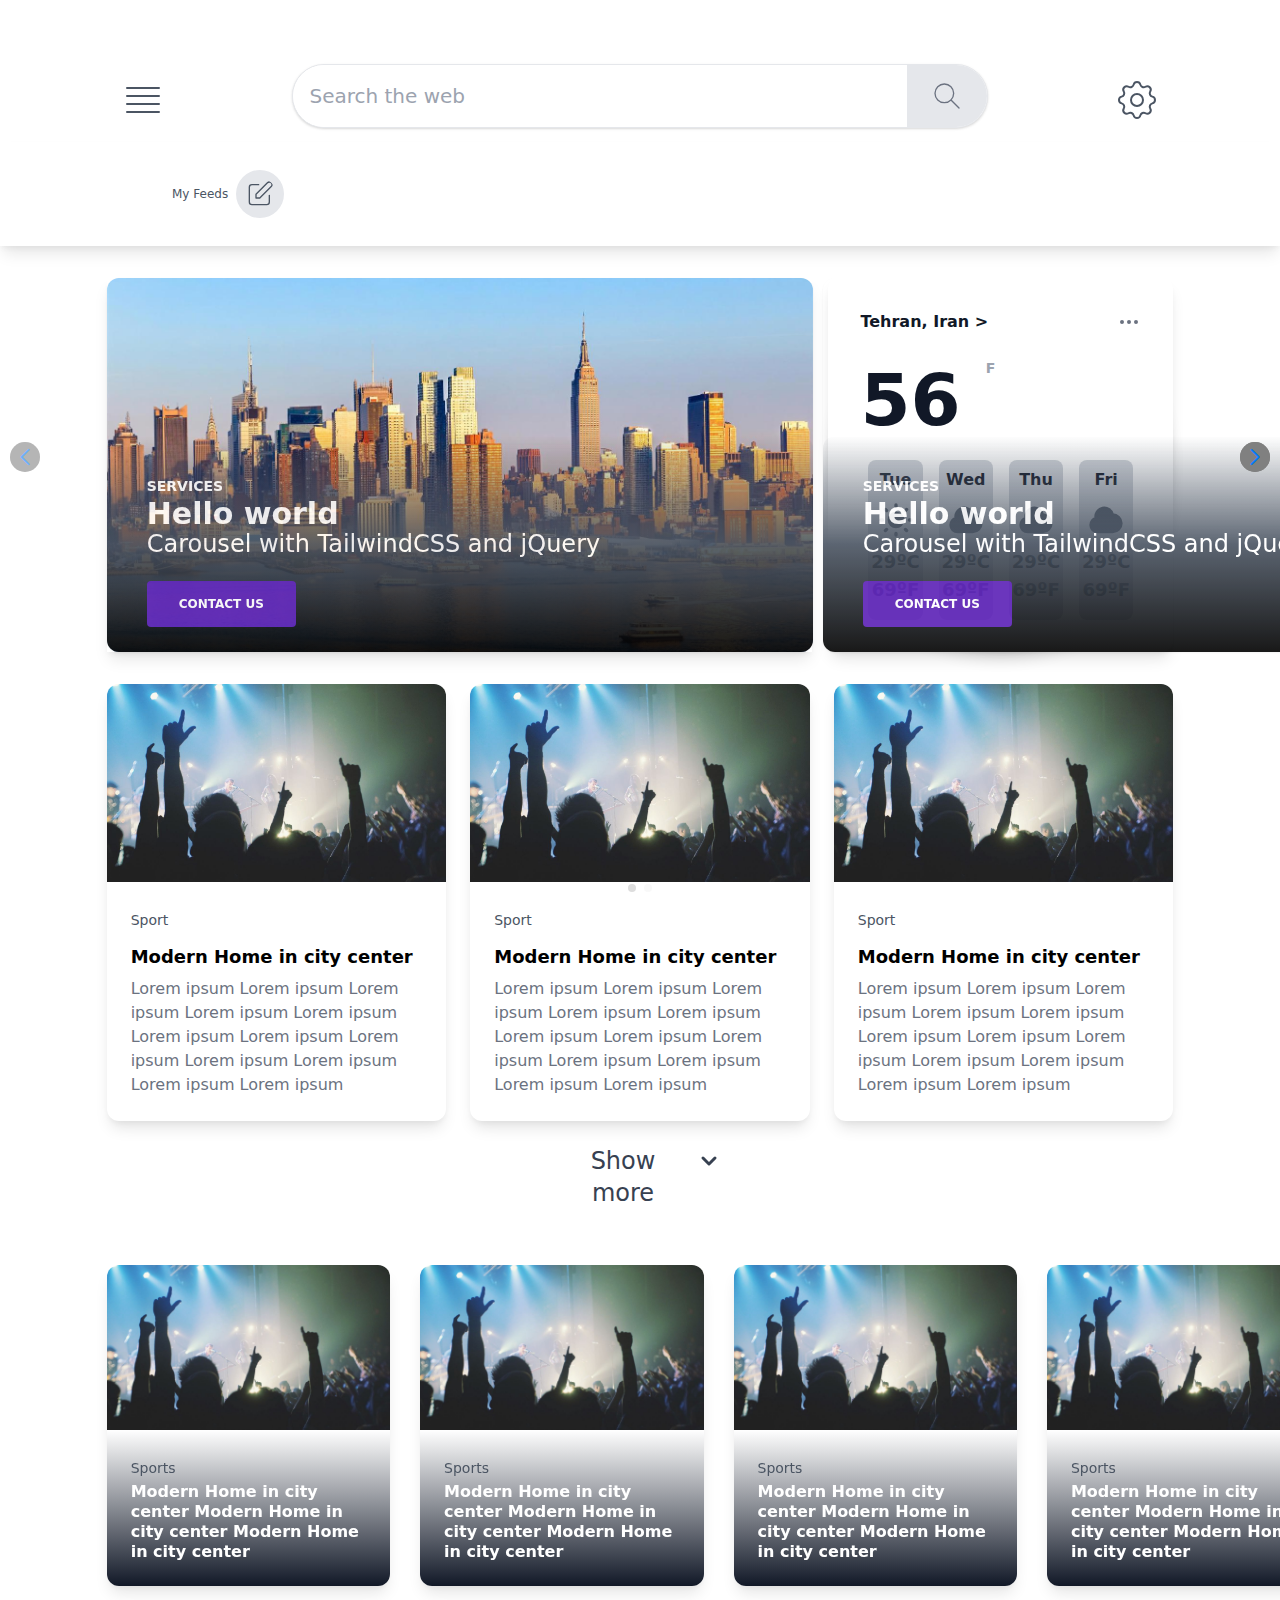
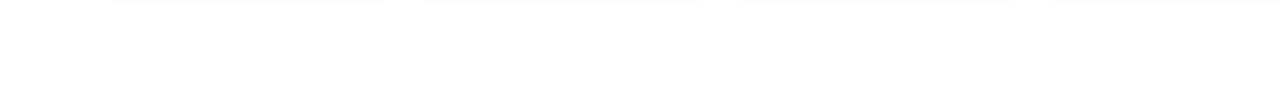
==== home.html @ e2dcd9be "initial" ====
<html lang="en">

<head>
  <meta charset="UTF-8">
  <meta name="viewport" content="width=device-width, initial-scale=1.0">
  <title>Home</title>
  <link rel="stylesheet" href="style.css">
  <!-- check here for icon cheatsheet https://linearicons.com/free#cdn -->
  <!-- this script must be in head -->
  <script src="https://cdn.linearicons.com/free/1.0.0/svgembedder.min.js"></script>  
  <link rel="stylesheet" href="https://unpkg.com/swiper/swiper-bundle.min.css">
</head>

<body class="my-8 mb-24">
  <!-- header -->
  <div class="w-full sm:w-10/12 mx-auto flex justify-between text-sm text-gray-700 pt-8">
    <div class="relative items-center">
      <a id="app-list" class="inline-block p-3 cursor-pointer">
        <svg xmlns="http://www.w3.org/2000/svg" class='h-8 w-8 sm:h-12 sm:w-12 stroke-1 stroke-current text-gray-600'
          fill="none" viewBox="0 0 24 24">
          <path stroke-linecap="round" stroke-linejoin="round" d="M4 6h16M4 10h16M4 14h16M4 18h16" />
        </svg>
      </a>
      <div id="app-list-container" class="w-72 md:w-96 absolute hidden app-list-container">
        <h3 class="font-bold text-lg">Apps</h3>
        <div class="container mt-4">
          <ul>
            <li class="mt-3">
              <a href="" class="w-full inline-block group">
                <img src="https://picsum.photos/50" class="app-item-img" alt="">
                <span class="text-sm p-4 text-gray-600 group-hover:text-gray-900">test</span>
              </a>
            </li>
            <li class="mt-3">
              <a href="" class="w-full inline-block group">
                <img src="https://picsum.photos/50" class="app-item-img" alt="">
                <span class="text-sm p-4 text-gray-600 group-hover:text-gray-900">test</span>
              </a>
            </li>
            <li class="mt-3">
              <a href="" class="w-full inline-block group">
                <img src="https://picsum.photos/50" class="app-item-img" alt="">
                <span class="text-sm p-4 text-gray-600 group-hover:text-gray-900">test</span>
              </a>
            </li>
            <li class="mt-3">
              <a href="" class="w-full inline-block group">
                <img src="https://picsum.photos/50" class="app-item-img" alt="">
                <span class="text-sm p-4 text-gray-600 group-hover:text-gray-900">test</span>
              </a>
            </li>
            <li class="mt-3">
              <a href="" class="w-full inline-block group">
                <img src="https://picsum.photos/50" class="app-item-img" alt="">
                <span class="text-sm p-4 text-gray-600 group-hover:text-gray-900">test</span>
              </a>
            </li>
            <li class="mt-3">
              <a href="" class="w-full inline-block group">
                <img src="https://picsum.photos/50" class="app-item-img" alt="">
                <span class="text-sm p-4 text-gray-600 group-hover:text-gray-900">test</span>
              </a>
            </li>

          </ul>
        </div>
      </div>
    </div>

    <div class="w-full sm:w-2/3 flex justify-center px-2">
      <div class="w-full">
        <form action="">
          <div class="flex border bg-white border-gray-200 rounded-full shadow text-xl h-16 overflow-hidden">
            <!-- <form action=""> -->
            <input type="text" class="w-full outline-none px-4 rounded-full" placeholder="Search the web">
            <div id="btn-search" class="bg-gray-200 inline-flex items-center px-6 cursor-pointer">
              <svg class="h-8 w-8 stroke-current stroke-1 text-gray-500 hover:text-gray-900"
                xmlns="http://www.w3.org/2000/svg" fill="none" viewBox="0 0 24 24">
                <path stroke-linecap="round" stroke-linejoin="round" d="M21 21l-6-6m2-5a7 7 0 11-14 0 7 7 0 0114 0z">
                </path>
              </svg>
            </div>
            <!-- </form> -->
          </div>
        </form>
      </div>
    </div>

    <div class="relative items-center">
      <a id="settings" class="inline-block p-3 cursor-pointer">
        <svg xmlns="http://www.w3.org/2000/svg" class='h-8 w-8 sm:h-12 sm:w-12 stroke-1 stroke-current text-gray-600'
          fill="none" viewBox="0 0 24 24">
          <path stroke-linecap="round" stroke-linejoin="round"
            d="M10.325 4.317c.426-1.756 2.924-1.756 3.35 0a1.724 1.724 0 002.573 1.066c1.543-.94 3.31.826 2.37 2.37a1.724 1.724 0 001.065 2.572c1.756.426 1.756 2.924 0 3.35a1.724 1.724 0 00-1.066 2.573c.94 1.543-.826 3.31-2.37 2.37a1.724 1.724 0 00-2.572 1.065c-.426 1.756-2.924 1.756-3.35 0a1.724 1.724 0 00-2.573-1.066c-1.543.94-3.31-.826-2.37-2.37a1.724 1.724 0 00-1.065-2.572c-1.756-.426-1.756-2.924 0-3.35a1.724 1.724 0 001.066-2.573c-.94-1.543.826-3.31 2.37-2.37.996.608 2.296.07 2.572-1.065z" />
          <path stroke-linecap="round" stroke-linejoin="round" d="M15 12a3 3 0 11-6 0 3 3 0 016 0z" />
        </svg>
      </a>
      <div id="settings-menu"
        class="w-72 md:w-96 z-10 hidden right-0 absolute clear-both bg-white shadow-md rounded-sm h-72 ml-4 p-4 overflow-y-scroll overscroll-contain scrollbar-thin scrollbar-track-gray-200 scrollbar-thumb-gray-400">
        <h3 class="font-bold text-lg">Page Layout</h3>
        <div class="container mt-4">
          <ul>
            <li class="mt-3">
              <a href="" class="w-full block group hover:bg-purple-100 p-1 rounded flex items-center">
                <svg class="lnr lnr-page-break text-gray-600 text-2xl">
                  <use xlink:href="#lnr-page-break"></use>
                </svg>
                <span class="text-sm p-4 text-gray-600 group-hover:text-gray-900 align-middle">Inspirational</span>
              </a>

              <a href="" class="w-full block group hover:bg-purple-100 p-1 rounded flex items-center">

                <svg class="lnr lnr-layers text-gray-600 text-2xl">
                  <use xlink:href="#lnr-layers"></use>
                </svg>
                <span class="text-sm p-4 text-gray-600 group-hover:text-gray-900 align-middle">Layers</span>
              </a>

              <a href="" class="w-full block group hover:bg-purple-100 p-1 rounded flex items-center">
                <svg class="inline-block lnr text-gray-600 text-2xl">
                  <use xlink:href="#lnr-cog"></use>
                </svg>
                <span class="text-sm p-4 text-gray-600 group-hover:text-gray-900 align-middle">Focused</span>
              </a>
            </li>
          </ul>
        </div>
        <h3 class="font-bold text-lg">Advanced</h3>
        <div class="container mt-4">
          <ul>
            <li class="mt-3">
              <a href="" class="w-full block group hover:bg-purple-100 p-1 rounded flex items-center">
                <svg class="lnr lnr-page-break text-gray-600 text-2xl">
                  <use xlink:href="#lnr-page-break"></use>
                </svg>
                <span class="text-sm p-4 text-gray-600 group-hover:text-gray-900 align-middle">Custom</span>
              </a>

              <a href="" class="w-full block group hover:bg-purple-100 p-1 rounded flex items-center">

                <svg class="lnr lnr-layers text-gray-600 text-2xl">
                  <use xlink:href="#lnr-layers"></use>
                </svg>
                <span class="text-sm p-4 text-gray-600 group-hover:text-gray-900 align-middle">Informational</span>
              </a>
            </li>
          </ul>
        </div>
      </div>
    </div>
  </div>

  <!-- feeds -->
  <div class="w-full flex justify-center md:justify-between text-gray-600 text-xs py-2 px-24 shadow-lg">
    <a id="my-feeds" class="flex p-3 sm:ml-16 items-center cursor-pointer">
      <span>My Feeds</span>
      <span class="inline-block rounded-full p-2">
        <svg xmlns="http://www.w3.org/2000/svg"
          class="h-6 w-6 sm:h-12 sm:w-12 stroke-1 stroke-current text-gray-600 bg-gray-200 rounded-full p-2" fill="none"
          viewBox="0 0 24 24">
          <path stroke-linecap="round" stroke-linejoin="round"
            d="M11 5H6a2 2 0 00-2 2v11a2 2 0 002 2h11a2 2 0 002-2v-5m-1.414-9.414a2 2 0 112.828 2.828L11.828 15H9v-2.828l8.586-8.586z" />
        </svg>
      </span>
    </a>
  </div>

  <!-- slider -->
  <div class="w-10/12 mx-auto bg-white mt-8">
    <div class="grid grid-cols-1 sm:grid-cols-2 md:grid-cols-3 gap-4">
      <div class="md:col-span-2 h-screen sm:h-full shadow-lg">
        <div class="swiper-slider swiper-container w-full">

          <div class="swiper-wrapper">
            <div class="swiper-slide">
              <div class="bg-cover bg-center  h-full text-white py-24 px-10 object-fill shadow-sm rounded-xl"
                style="background-image: url(new.jpg)">
                <div
                  class="md:w-full absolute bottom-0 left-0  p-10 bg-gradient-to-t from-black via-gray-600 to-transparent opacity-90 rounded-xl">
                  <p class="font-bold text-sm uppercase">Services</p>
                  <p class="text-3xl font-bold">Hello world</p>
                  <p class="text-2xl mb-10 leading-none">Carousel with TailwindCSS and jQuery</p>
                  <a href="#"
                    class="bg-purple-800 py-4 px-8 text-white font-bold uppercase text-xs rounded hover:bg-gray-200 hover:text-gray-800">Contact
                    us</a>
                </div>
              </div>
            </div>

            <div class="swiper-slide">
              <div class="bg-cover bg-center  h-full text-white py-24 px-10 object-fill shadow-sm rounded-xl"
                style="background-image: url(https://images.unsplash.com/photo-1544427920-c49ccfb85579?ixlib=rb-1.2.1&ixid=eyJhcHBfaWQiOjEyMDd9&auto=format&fit=crop&w=1422&q=80)">
                <div
                  class="md:w-full absolute bottom-0 left-0  p-10 bg-gradient-to-t from-black via-gray-600 to-transparent opacity-90 rounded-xl">
                  <p class="font-bold text-sm uppercase">Services</p>
                  <p class="text-3xl font-bold">Hello world</p>
                  <p class="text-2xl mb-10 leading-none">Carousel with TailwindCSS and jQuery</p>
                  <a href="#"
                    class="bg-purple-800 py-4 px-8 text-white font-bold uppercase text-xs rounded hover:bg-gray-200 hover:text-gray-800">Contact
                    us</a>
                </div>
              </div>
            </div>
          </div>
          <!-- Add Arrows -->
          <div class="swiper-button-next swiper-button-white"></div>
          <div class="swiper-button-prev swiper-button-white"></div>
          <div class="swiper-pagination swiper-pagination-white"></div>
        </div>
      </div>
      <!-- weather widget -->
      <div class="shadow-lg rounded-xl">
        <div class="w-full flex ml-0 rounded-full shadow-lg">
          <div class="bg-white text-gray-900 p-4 sm:p-8 rounded-xl w-full">
            <div class="flex justify-between w-64 mb-4 w-full">
              <div class="w-auto font-bold text-90">Tehran, Iran &gt;</div>
              <div class="w-auto text-right">
                <a href="#">
                  <svg class="w-6 fill-current text-gray-500" xmlns="http://www.w3.org/2000/svg" viewBox="0 0 24 24"
                    stroke="currentColor">
                    <path stroke-linecap="round" stroke-linejoin="round" stroke-width="2"
                      d="M5 12h.01M12 12h.01M19 12h.01M6 12a1 1 0 11-2 0 1 1 0 012 0zm7 0a1 1 0 11-2 0 1 1 0 012 0zm7 0a1 1 0 11-2 0 1 1 0 012 0z">
                    </path>
                  </svg>
                </a>
              </div>
            </div>
            <div class="flex justify-between w-64 my-6 w-full">
              <div class="w-auto font-bold uppercase text-7xl">
                56 <small class="text-sm text-gray-400 align-text-top">F</small>
              </div>
            </div>
            <div class="flex flex-row">
              <div class="flex flex-col w-1/4 mx-1 sm:mx-2 bg-gray-300 text-gray-800 rounded-lg pb-4">
                <div class="text-center pt-2">
                  <b class="font-semibold">Tue</b><br>
                </div>
                <div class="text-center pt-2 mb-2">
                  <!-- <svg class="w-10 mx-auto fill-current text-gray-600" xmlns="http://www.w3.org/2000/svg"
                          xmlns:xlink="http://www.w3.org/1999/xlink" version="1.1" viewBox="0 0 129 129"
                          enable-background="new 0 0 129 129">
                          <g>
                            <path
                              d="m64.5,92.6c15.5,0 28-12.6 28-28s-12.6-28-28-28-28,12.6-28,28 12.5,28 28,28zm0-47.9c11,0 19.9,8.9 19.9,19.9 0,11-8.9,19.9-19.9,19.9s-19.9-8.9-19.9-19.9c0-11 8.9-19.9 19.9-19.9z"
                              data-original="#000000" class="active-path" data-old_color="#000000"></path>
                            <path
                              d="m68.6,23.6v-12.9c0-2.3-1.8-4.1-4.1-4.1s-4.1,1.8-4.1,4.1v12.9c0,2.3 1.8,4.1 4.1,4.1s4.1-1.8 4.1-4.1z"
                              data-original="#000000" class="active-path" data-old_color="#000000"></path>
                            <path
                              d="m60.4,105.6v12.9c0,2.3 1.8,4.1 4.1,4.1s4.1-1.8 4.1-4.1v-12.9c0-2.3-1.8-4.1-4.1-4.1s-4.1,1.8-4.1,4.1z"
                              data-original="#000000" class="active-path" data-old_color="#000000"></path>
                            <path
                              d="m96.4,38.5l9.1-9.1c1.6-1.6 1.6-4.2 0-5.8-1.6-1.6-4.2-1.6-5.8,0l-9.1,9.1c-1.6,1.6-1.6,4.2 0,5.8 0.8,0.8 1.8,1.2 2.9,1.2s2.1-0.4 2.9-1.2z"
                              data-original="#000000" class="active-path" data-old_color="#000000"></path>
                            <path
                              d="m23.5,105.6c0.8,0.8 1.8,1.2 2.9,1.2 1,0 2.1-0.4 2.9-1.2l9.1-9.1c1.6-1.6 1.6-4.2 0-5.8-1.6-1.6-4.2-1.6-5.8,0l-9.1,9.1c-1.6,1.6-1.6,4.2 0,5.8z"
                              data-original="#000000" class="active-path" data-old_color="#000000"></path>
                            <path
                              d="m122.5,64.6c0-2.3-1.8-4.1-4.1-4.1h-12.9c-2.3,0-4.1,1.8-4.1,4.1 0,2.3 1.8,4.1 4.1,4.1h12.9c2.2,1.42109e-14 4.1-1.8 4.1-4.1z"
                              data-original="#000000" class="active-path" data-old_color="#000000"></path>
                            <path
                              d="m10.6,68.7h12.9c2.3,0 4.1-1.8 4.1-4.1 0-2.3-1.8-4.1-4.1-4.1h-12.9c-2.3,0-4.1,1.8-4.1,4.1 0,2.3 1.9,4.1 4.1,4.1z"
                              data-original="#000000" class="active-path" data-old_color="#000000"></path>
                            <path
                              d="m102.6,106.8c1,0 2.1-0.4 2.9-1.2 1.6-1.6 1.6-4.2 0-5.8l-9.1-9.1c-1.6-1.6-4.2-1.6-5.8,0-1.6,1.6-1.6,4.2 0,5.8l9.1,9.1c0.8,0.8 1.9,1.2 2.9,1.2z"
                              data-original="#000000" class="active-path" data-old_color="#000000"></path>
                            <path
                              d="m38.4,38.5c1.6-1.6 1.6-4.2 0-5.8l-9.1-9.1c-1.6-1.6-4.2-1.6-5.8,0-1.6,1.6-1.6,4.2 0,5.8l9.1,9.1c0.8,0.8 1.8,1.2 2.9,1.2s2.1-0.4 2.9-1.2z"
                              data-original="#000000" class="active-path" data-old_color="#000000"></path>
                          </g>
                        </svg> -->
                  <svg class="w-10 mx-auto fill-current text-gray-600" xmlns="http://www.w3.org/2000/svg" fill="none"
                    viewBox="0 0 24 24" stroke="currentColor">
                    <path stroke-linecap="round" stroke-linejoin="round" stroke-width="2"
                      d="M12 3v1m0 16v1m9-9h-1M4 12H3m15.364 6.364l-.707-.707M6.343 6.343l-.707-.707m12.728 0l-.707.707M6.343 17.657l-.707.707M16 12a4 4 0 11-8 0 4 4 0 018 0z">
                    </path>
                  </svg>
                </div>
                <div class="text-center">
                  <strong class="text-lg text-gray-800">29ºC</strong>
                </div>
                <div class="text-center">
                  <strong class="text-lg text-gray-500">69ºF</strong>
                </div>
              </div>

              <div class="flex flex-col w-1/4 mx-1 sm:mx-2 bg-gray-300 rounded-lg">
                <div class="text-center pt-2">
                  <b class="font-semibold">Wed</b><br>
                </div>
                <div class="text-center pt-2 mb-2">
                  <svg class="w-10 mx-auto fill-current text-gray-600" xmlns="http://www.w3.org/2000/svg"
                    viewBox="0 0 24 24" stroke="currentColor">
                    <path stroke-linecap="round" stroke-linejoin="round" stroke-width="2"
                      d="M3 15a4 4 0 004 4h9a5 5 0 10-.1-9.999 5.002 5.002 0 10-9.78 2.096A4.001 4.001 0 003 15z">
                    </path>
                  </svg>
                </div>
                <div class="text-center">
                  <strong class="text-lg text-gray-800">29ºC</strong>
                </div>
                <div class="text-center">
                  <strong class="text-lg text-gray-500">69ºF</strong>
                </div>
              </div>
              <div class="flex flex-col w-1/4 mx-1 sm:mx-2 bg-gray-300 rounded-lg">
                <div class="text-center pt-2">
                  <b class="font-semibold">Thu</b><br>
                </div>
                <div class="text-center pt-2 mb-2">
                  <svg class="w-10 mx-auto fill-current text-gray-600" xmlns="http://www.w3.org/2000/svg"
                    viewBox="0 0 24 24" stroke="currentColor">
                    <path stroke-linecap="round" stroke-linejoin="round" stroke-width="2"
                      d="M3 15a4 4 0 004 4h9a5 5 0 10-.1-9.999 5.002 5.002 0 10-9.78 2.096A4.001 4.001 0 003 15z">
                    </path>
                  </svg>
                </div>
                <div class="text-center">
                  <strong class="text-lg text-gray-800">29ºC</strong>
                </div>
                <div class="text-center">
                  <strong class="text-lg text-gray-500">69ºF</strong>
                </div>
              </div>
              <div class="flex flex-col w-1/4 mx-1 sm:mx-2 bg-gray-300 rounded-lg">
                <div class="text-center pt-2">
                  <b class="font-semibold">Fri</b><br>
                </div>
                <div class="text-center pt-2 mb-2">
                  <svg class="w-10 mx-auto fill-current text-gray-600" xmlns="http://www.w3.org/2000/svg"
                    viewBox="0 0 24 24" stroke="currentColor">
                    <path stroke-linecap="round" stroke-linejoin="round" stroke-width="2"
                      d="M3 15a4 4 0 004 4h9a5 5 0 10-.1-9.999 5.002 5.002 0 10-9.78 2.096A4.001 4.001 0 003 15z">
                    </path>
                  </svg>
                </div>
                <div class="text-center">
                  <strong class="text-lg text-gray-800">29ºC</strong>
                </div>
                <div class="text-center">
                  <strong class="text-lg text-gray-500">69ºF</strong>
                </div>
              </div>
            </div>
          </div>
        </div>
      </div>
      <!-- end weather widget -->
    </div>
  </div>

  <!-- blog -->
  <div class="flex flex-col justify-center mt-8">
    <div class="w-10/12 mx-auto grid grid-cols-1 sm:grid-cols-2 md:grid-cols-3 gap-6">

      <div class="bg-white rounded-xl shadow-lg overflow-hidden">

        <img src="nyy.jpg" :alt="Modern Home">

        <div class="p-6">

          <div class="mt-1">
            <span class="text-gray-600 text-sm align-top py-2"> Sport</span>
          </div>

          <h4 class="text-lg mt-4 font-semibold leading-tight truncate">Modern Home in city center</h4>

          <div class="mt-2 flex items-center">
            <p class="leading-6 text-gray-500">Lorem ipsum Lorem ipsum Lorem ipsum Lorem ipsum Lorem ipsum Lorem ipsum
              Lorem ipsum Lorem ipsum Lorem ipsum Lorem ipsum Lorem ipsum Lorem ipsum</p>
          </div>
        </div>
      </div>

      <div class="bg-white rounded-xl shadow-lg overflow-hidden">

        <img src="nyy.jpg" :alt="Modern Home">

        <div class="p-6">

          <div class="mt-1">
            <span class="text-gray-600 text-sm align-top py-2"> Sport</span>
          </div>

          <h4 class="text-lg mt-4 font-semibold leading-tight truncate">Modern Home in city center</h4>

          <div class="mt-2 flex items-center">
            <p class="leading-6 text-gray-500">Lorem ipsum Lorem ipsum Lorem ipsum Lorem ipsum Lorem ipsum Lorem ipsum
              Lorem
              ipsum Lorem ipsum Lorem ipsum Lorem ipsum Lorem ipsum Lorem ipsum</p>
          </div>
        </div>
      </div>

      <div class="bg-white rounded-xl shadow-lg overflow-hidden">

        <img src="nyy.jpg" :alt="Modern Home">

        <div class="p-6">

          <div class="mt-1">
            <span class="text-gray-600 text-sm align-top py-2"> Sport</span>
          </div>

          <h4 class="text-lg mt-4 font-semibold leading-tight truncate">Modern Home in city center</h4>

          <div class="mt-2 flex items-center">
            <p class="leading-6 text-gray-500">Lorem ipsum Lorem ipsum Lorem ipsum Lorem ipsum Lorem ipsum Lorem ipsum
              Lorem
              ipsum Lorem ipsum Lorem ipsum Lorem ipsum Lorem ipsum Lorem ipsum</p>
          </div>
        </div>
      </div>


    </div>

    <div class="text-center w-48 mx-auto text-2xl mt-4 items-center">
      <button type="button"
        class="inline-flex justify-center w-full px-4 py-2 font-semibold text-gray-700 hover:text-gray-900 outline-none focus:outline-none focus:bg-transparent"
        id="quick-links" aria-haspopup="true" aria-expanded="true">
        <span class="font-light">Show more</span>
        <!-- Heroicon name: chevron-down -->
        <svg id="quick-links-chevron-down" class="-mr-1 ml-2 h-8 w-8 float-right align-middle"
          xmlns="http://www.w3.org/2000/svg" viewBox="0 0 20 20" fill="currentColor" aria-hidden="true">
          <path fill-rule="evenodd"
            d="M5.293 7.293a1 1 0 011.414 0L10 10.586l3.293-3.293a1 1 0 111.414 1.414l-4 4a1 1 0 01-1.414 0l-4-4a1 1 0 010-1.414z"
            clip-rule="evenodd" />
        </svg>
      </button>
    </div>

  </div>

  <!-- recommended -->
  <div class="flex flex-col justify-center mt-8">
    <div class="w-10/12 mx-auto">

      <div class="swiper-recommended swiper-container w-full">
        <div class="swiper-wrapper">

          <div class="swiper-slide py-4">

            <div class="bg-white rounded-xl shadow-lg overflow-hidden">
              <img src="nyy.jpg" :alt="Modern Home">
              <div class="p-6 bg-gradient-to-t from-gray-900 to-transparent">
                <div class="mt-1">
                  <span class="text-gray-600 text-sm"> Sports </span>
                </div>
                <p class="text-white mt-1 font-semibold leading-tight">
                  Modern Home in city center Modern Home in city center Modern Home in city center
                </p>
              </div>
            </div>
          </div>
          <div class="swiper-slide py-4">

            <div class="bg-white rounded-xl shadow-lg overflow-hidden">
              <img src="nyy.jpg" :alt="Modern Home">
              <div class="p-6 bg-gradient-to-t from-gray-900 to-transparent">
                <div class="mt-1">
                  <span class="text-gray-600 text-sm"> Sports </span>
                </div>
                <p class="text-white mt-1 font-semibold leading-tight">
                  Modern Home in city center Modern Home in city center Modern Home in city center
                </p>
              </div>
            </div>
          </div>
          <div class="swiper-slide py-4">

            <div class="bg-white rounded-xl shadow-lg overflow-hidden">
              <img src="nyy.jpg" :alt="Modern Home">
              <div class="p-6 bg-gradient-to-t from-gray-900 to-transparent">
                <div class="mt-1">
                  <span class="text-gray-600 text-sm"> Sports </span>
                </div>
                <p class="text-white mt-1 font-semibold leading-tight">
                  Modern Home in city center Modern Home in city center Modern Home in city center
                </p>
              </div>
            </div>
          </div>
          <div class="swiper-slide py-4">

            <div class="bg-white rounded-xl shadow-lg overflow-hidden">
              <img src="nyy.jpg" :alt="Modern Home">
              <div class="p-6 bg-gradient-to-t from-gray-900 to-transparent">
                <div class="mt-1">
                  <span class="text-gray-600 text-sm"> Sports </span>
                </div>
                <p class="text-white mt-1 font-semibold leading-tight">
                  Modern Home in city center Modern Home in city center Modern Home in city center
                </p>
              </div>
            </div>
          </div>
          <div class="swiper-slide py-4">

            <div class="bg-white rounded-xl shadow-lg overflow-hidden">
              <img src="nyy.jpg" :alt="Modern Home">
              <div class="p-6 bg-gradient-to-t from-gray-900 to-transparent">
                <div class="mt-1">
                  <span class="text-gray-600 text-sm"> Sports </span>
                </div>
                <p class="text-white mt-1 font-semibold leading-tight">
                  Modern Home in city center Modern Home in city center Modern Home in city center
                </p>
              </div>
            </div>
          </div>
          <div class="swiper-slide py-4">

            <div class="bg-white rounded-xl shadow-lg overflow-hidden">
              <img src="nyy.jpg" :alt="Modern Home">
              <div class="p-6 bg-gradient-to-t from-gray-900 to-transparent">
                <div class="mt-1">
                  <span class="text-gray-600 text-sm"> Sports </span>
                </div>
                <p class="text-white mt-1 font-semibold leading-tight">
                  Modern Home in city center Modern Home in city center Modern Home in city center
                </p>
              </div>
            </div>
          </div>

        </div>
        <div class="swiper-button-next swiper-button-white"></div>
        <div class="swiper-button-prev swiper-button-white"></div>
      </div>
    </div>
  </div>

  <!-- modal -->
  <!-- This example requires Tailwind CSS v2.0+ -->
  <div id="feeds-modal" class="fixed z-10 inset-0 overflow-y-auto hidden">
    <div class="flex items-end justify-center min-h-screen pt-4 px-4 pb-20 text-center sm:block sm:p-0">
      <div class="fixed inset-0 transition-opacity" aria-hidden="true">
        <div id="feeds-modal-backdrop" class="absolute inset-0 bg-gray-500 opacity-75"></div>
      </div>

      <!-- This element is to trick the browser into centering the modal contents. -->
      <span class="hidden sm:inline-block sm:align-middle sm:h-screen" aria-hidden="true">&#8203;</span>

      <div
        class="inline-block align-bottom bg-white rounded-2xl text-left overflow-hidden shadow-xl transform transition-all sm:my-8 sm:align-middle sm:max-w-3xl sm:w-full"
        role="dialog" aria-modal="true" aria-labelledby="modal-headline">
        <div class="bg-white px-4 pt-5 pb-4 sm:p-6 sm:pb-4">
          <div class="sm:flex sm:items-start">
            <div class="mt-3 text-center sm:mt-0 sm:text-left w-full">
              <h3 class="text-lg leading-6 font-medium text-gray-900" id="modal-headline">
                Your Intrests
              </h3>
              <div id="intrests-menu-container"
                class="mt-8 container sm:w-full flex sm:justify-center overflow-auto p-3">
                <a href="#"
                  class="intrest-menu-item focus:bg-gray-300 active:bg-gray-700 active:text-white ml-0">Movie</a>
                <a href="#" class="intrest-menu-item focus:bg-gray-300 active:bg-gray-700 active:text-white">Music</a>
                <a href="#" class="intrest-menu-item focus:bg-gray-300 active:bg-gray-700 active:text-white">Sports</a>
                <a href="#" class="intrest-menu-item focus:bg-gray-300 active:bg-gray-700 active:text-white">Life</a>
                <a href="#" class="intrest-menu-item focus:bg-gray-300 active:bg-gray-700 active:text-white">Health</a>
                <a href="#" class="intrest-menu-item focus:bg-gray-300 active:bg-gray-700 active:text-white">Food</a>
              </div>
              <div class="mt-6">
                <div class="intrests-container grid-cols-2 sm:grid-cols-3">
                  <div class="intrest-item">
                    <div class="absolute top-1 right-1 round">
                      <input type="checkbox" id="checkbox" />
                      <label for="checkbox" class="cursor-pointer"></label>
                    </div>
                    Action
                  </div>
                  <div class="intrest-item">
                    <div class="absolute top-1 right-1 round">
                      <input type="checkbox" id="checkbox1" />
                      <label for="checkbox1" class="cursor-pointer"></label>
                    </div>
                    Horror
                  </div>
                  <div class="intrest-item">
                    <div class="absolute top-1 right-1 round">
                      <input type="checkbox" id="checkbox2" />
                      <label for="checkbox2" class="cursor-pointer"></label>
                    </div>
                    Comedy
                  </div>
                  <div class="intrest-item">
                    <div class="absolute top-1 right-1 round">
                      <input type="checkbox" id="checkbox3" />
                      <label for="checkbox3" class="cursor-pointer"></label>
                    </div>
                    Drama
                  </div>
                  <div class="intrest-item">
                    <div class="absolute top-1 right-1 round">
                      <input type="checkbox" id="checkbox4" />
                      <label for="checkbox4" class="cursor-pointer"></label>
                    </div>
                    Romance
                  </div>
                  <div class="intrest-item">
                    <div class="absolute top-1 right-1 round">
                      <input type="checkbox" id="checkbox5" />
                      <label for="checkbox5" class="cursor-pointer"></label>
                    </div>
                    Western
                  </div>
                  <div class="intrest-item">
                    <div class="absolute top-1 right-1 round">
                      <input type="checkbox" id="checkbox6" />
                      <label for="checkbox6" class="cursor-pointer"></label>
                    </div>
                    Animation
                  </div>
                  <div class="intrest-item">
                    <div class="absolute top-1 right-1 round">
                      <input type="checkbox" id="checkbox7" />
                      <label for="checkbox7" class="cursor-pointer"></label>
                    </div>
                    Adventure
                  </div>
                  <div class="intrest-item">
                    <div class="absolute top-1 right-1 round">
                      <input type="checkbox" id="checkbox8" />
                      <label for="checkbox8" class="cursor-pointer"></label>
                    </div>
                    Nori
                  </div>
                  <div class="intrest-item">
                    <div class="absolute top-1 right-1 round">
                      <input type="checkbox" id="checkbox9" />
                      <label for="checkbox9" class="cursor-pointer"></label>
                    </div>
                    Oscar
                  </div>
                  <div class="intrest-item">
                    <div class="absolute top-1 right-1 round">
                      <input type="checkbox" id="checkbox10" />
                      <label for="checkbox10" class="cursor-pointer"></label>
                    </div>
                    Adult
                  </div>
                  <div class="intrest-item">
                    <div class="absolute top-1 right-1 round">
                      <input type="checkbox" id="checkbox11" />
                      <label for="checkbox11" class="cursor-pointer"></label>
                    </div>
                    Sport
                  </div>
                </div>
              </div>
            </div>
          </div>
          <div class="mt-4 px-4 py-3 sm:px-6 sm:flex sm:flex-row-reverse justify-center">
            <button type="button"
              class="w-full px-12 inline-flex justify-center rounded-3xl border border-transparent shadow-sm px-4 py-2 bg-gray-700 text-base font-medium text-white hover:bg-gray-900 focus:outline-none focus:ring-2 focus:ring-offset-2 focus:ring-gray-500 sm:ml-3 sm:w-auto sm:text-sm">
              Save
            </button>
            <button type="button"
              class="mt-3 w-full px-12 inline-flex justify-center rounded-3xl border border-gray-300 shadow-sm px-4 py-2 bg-white text-base font-medium text-gray-700 hover:bg-gray-50 focus:outline-none focus:ring-2 focus:ring-offset-2 focus:ring-gray-500 sm:mt-0 sm:ml-3 sm:w-auto sm:text-sm">
              Cancel
            </button>
          </div>
        </div>
      </div>
    </div>
  </div>


  <script src="https://unpkg.com/jquery@3.5.1/dist/jquery.min.js"></script>  
  <script src="https://unpkg.com/swiper/swiper-bundle.min.js"></script>
  <script>
    $(function () {

      $('#app-list').click(() => {
        $('#app-list-container').toggleClass('hidden')
      })

      $('#settings').click(() => {
        $('#settings-menu').toggleClass('hidden')
      })

      $('#quick-links').click(() => {
        $('#quick-links-container').toggleClass('opacity-0')
        $('#quick-links-chevron-down').toggleClass('transform rotate-180')
      })

      $('#my-feeds').click(() => {
        $('#feeds-modal').toggleClass('hidden');
      })

      $('#feeds-modal-backdrop').click(() => {
        $('#feeds-modal').addClass('hidden')
      })

    })
  </script>
  <script>
    var swiperSlider = new Swiper('.swiper-slider', {
      slidesPerView: 1,
      spaceBetween: 10,
      navigation: {
        nextEl: '.swiper-button-next',
        prevEl: '.swiper-button-prev',
      },
      pagination: {
        el: '.swiper-pagination',
      },
      breakpoints: {
        640: {
          slidesPerView: 1,
          spaceBetween: 20,
        },
        768: {
          slidesPerView: 1,
          spaceBetween: 10,
        },
        1024: {
          slidesPerView: 1,
          spaceBetween: 10,
        },
      }
    });
    var swiperRecommended = new Swiper('.swiper-recommended', {
      slidesPerView: 1,
      spaceBetween: 30,
      freeMode: true,
      navigation: {
        nextEl: '.swiper-button-next',
        prevEl: '.swiper-button-prev',
      },
      breakpoints: {
        640: {
          slidesPerView: 1.5,
          spaceBetween: 30,
        },
        768: {
          slidesPerView: 2.5,
          spaceBetween: 30,
        },
        1024: {
          slidesPerView: 3.5,
          spaceBetween: 30,
        },
      }
    });
  </script>

</body>

</html>
---- style.css ----
/*! modern-normalize v1.0.0 | MIT License | https://github.com/sindresorhus/modern-normalize */

/*
Document
========
*/

/**
Use a better box model (opinionated).
*/

*,
*::before,
*::after {
  box-sizing: border-box;
}

/**
Use a more readable tab size (opinionated).
*/

:root {
  -moz-tab-size: 4;
  -o-tab-size: 4;
     tab-size: 4;
}

/**
1. Correct the line height in all browsers.
2. Prevent adjustments of font size after orientation changes in iOS.
*/

html {
  line-height: 1.15; /* 1 */
  -webkit-text-size-adjust: 100%; /* 2 */
}

/*
Sections
========
*/

/**
Remove the margin in all browsers.
*/

body {
  margin: 0;
}

/**
Improve consistency of default fonts in all browsers. (https://github.com/sindresorhus/modern-normalize/issues/3)
*/

body {
  font-family:
		system-ui,
		-apple-system, /* Firefox supports this but not yet `system-ui` */
		'Segoe UI',
		Roboto,
		Helvetica,
		Arial,
		sans-serif,
		'Apple Color Emoji',
		'Segoe UI Emoji';
}

/*
Grouping content
================
*/

/**
1. Add the correct height in Firefox.
2. Correct the inheritance of border color in Firefox. (https://bugzilla.mozilla.org/show_bug.cgi?id=190655)
*/

hr {
  height: 0; /* 1 */
  color: inherit; /* 2 */
}

/*
Text-level semantics
====================
*/

/**
Add the correct text decoration in Chrome, Edge, and Safari.
*/

abbr[title] {
  -webkit-text-decoration: underline dotted;
          text-decoration: underline dotted;
}

/**
Add the correct font weight in Edge and Safari.
*/

b,
strong {
  font-weight: bolder;
}

/**
1. Improve consistency of default fonts in all browsers. (https://github.com/sindresorhus/modern-normalize/issues/3)
2. Correct the odd 'em' font sizing in all browsers.
*/

code,
kbd,
samp,
pre {
  font-family:
		ui-monospace,
		SFMono-Regular,
		Consolas,
		'Liberation Mono',
		Menlo,
		monospace; /* 1 */
  font-size: 1em; /* 2 */
}

/**
Add the correct font size in all browsers.
*/

small {
  font-size: 80%;
}

/**
Prevent 'sub' and 'sup' elements from affecting the line height in all browsers.
*/

sub,
sup {
  font-size: 75%;
  line-height: 0;
  position: relative;
  vertical-align: baseline;
}

sub {
  bottom: -0.25em;
}

sup {
  top: -0.5em;
}

/*
Tabular data
============
*/

/**
1. Remove text indentation from table contents in Chrome and Safari. (https://bugs.chromium.org/p/chromium/issues/detail?id=999088, https://bugs.webkit.org/show_bug.cgi?id=201297)
2. Correct table border color inheritance in all Chrome and Safari. (https://bugs.chromium.org/p/chromium/issues/detail?id=935729, https://bugs.webkit.org/show_bug.cgi?id=195016)
*/

table {
  text-indent: 0; /* 1 */
  border-color: inherit; /* 2 */
}

/*
Forms
=====
*/

/**
1. Change the font styles in all browsers.
2. Remove the margin in Firefox and Safari.
*/

button,
input,
optgroup,
select,
textarea {
  font-family: inherit; /* 1 */
  font-size: 100%; /* 1 */
  line-height: 1.15; /* 1 */
  margin: 0; /* 2 */
}

/**
Remove the inheritance of text transform in Edge and Firefox.
1. Remove the inheritance of text transform in Firefox.
*/

button,
select { /* 1 */
  text-transform: none;
}

/**
Correct the inability to style clickable types in iOS and Safari.
*/

button,
[type='button'] {
  -webkit-appearance: button;
}

/**
Remove the inner border and padding in Firefox.
*/

/**
Restore the focus styles unset by the previous rule.
*/

/**
Remove the additional ':invalid' styles in Firefox.
See: https://github.com/mozilla/gecko-dev/blob/2f9eacd9d3d995c937b4251a5557d95d494c9be1/layout/style/res/forms.css#L728-L737
*/

/**
Remove the padding so developers are not caught out when they zero out 'fieldset' elements in all browsers.
*/

legend {
  padding: 0;
}

/**
Add the correct vertical alignment in Chrome and Firefox.
*/

progress {
  vertical-align: baseline;
}

/**
Correct the cursor style of increment and decrement buttons in Safari.
*/

/**
1. Correct the odd appearance in Chrome and Safari.
2. Correct the outline style in Safari.
*/

/**
Remove the inner padding in Chrome and Safari on macOS.
*/

/**
1. Correct the inability to style clickable types in iOS and Safari.
2. Change font properties to 'inherit' in Safari.
*/

/*
Interactive
===========
*/

/*
Add the correct display in Chrome and Safari.
*/

summary {
  display: list-item;
}

/**
 * Manually forked from SUIT CSS Base: https://github.com/suitcss/base
 * A thin layer on top of normalize.css that provides a starting point more
 * suitable for web applications.
 */

/**
 * Removes the default spacing and border for appropriate elements.
 */

blockquote,
dl,
dd,
h1,
h2,
h3,
h4,
h5,
h6,
hr,
figure,
p,
pre {
  margin: 0;
}

button {
  background-color: transparent;
  background-image: none;
}

/**
 * Work around a Firefox/IE bug where the transparent `button` background
 * results in a loss of the default `button` focus styles.
 */

button:focus {
  outline: 1px dotted;
  outline: 5px auto -webkit-focus-ring-color;
}

fieldset {
  margin: 0;
  padding: 0;
}

ol,
ul {
  list-style: none;
  margin: 0;
  padding: 0;
}

/**
 * Tailwind custom reset styles
 */

/**
 * 1. Use the user's configured `sans` font-family (with Tailwind's default
 *    sans-serif font stack as a fallback) as a sane default.
 * 2. Use Tailwind's default "normal" line-height so the user isn't forced
 *    to override it to ensure consistency even when using the default theme.
 */

html {
  font-family: ui-sans-serif, system-ui, -apple-system, BlinkMacSystemFont, "Segoe UI", Roboto, "Helvetica Neue", Arial, "Noto Sans", sans-serif, "Apple Color Emoji", "Segoe UI Emoji", "Segoe UI Symbol", "Noto Color Emoji"; /* 1 */
  line-height: 1.5; /* 2 */
}

/**
 * Inherit font-family and line-height from `html` so users can set them as
 * a class directly on the `html` element.
 */

body {
  font-family: inherit;
  line-height: inherit;
}

/**
 * 1. Prevent padding and border from affecting element width.
 *
 *    We used to set this in the html element and inherit from
 *    the parent element for everything else. This caused issues
 *    in shadow-dom-enhanced elements like <details> where the content
 *    is wrapped by a div with box-sizing set to `content-box`.
 *
 *    https://github.com/mozdevs/cssremedy/issues/4
 *
 *
 * 2. Allow adding a border to an element by just adding a border-width.
 *
 *    By default, the way the browser specifies that an element should have no
 *    border is by setting it's border-style to `none` in the user-agent
 *    stylesheet.
 *
 *    In order to easily add borders to elements by just setting the `border-width`
 *    property, we change the default border-style for all elements to `solid`, and
 *    use border-width to hide them instead. This way our `border` utilities only
 *    need to set the `border-width` property instead of the entire `border`
 *    shorthand, making our border utilities much more straightforward to compose.
 *
 *    https://github.com/tailwindcss/tailwindcss/pull/116
 */

*,
::before,
::after {
  box-sizing: border-box; /* 1 */
  border-width: 0; /* 2 */
  border-style: solid; /* 2 */
  border-color: #e5e7eb; /* 2 */
}

/*
 * Ensure horizontal rules are visible by default
 */

hr {
  border-top-width: 1px;
}

/**
 * Undo the `border-style: none` reset that Normalize applies to images so that
 * our `border-{width}` utilities have the expected effect.
 *
 * The Normalize reset is unnecessary for us since we default the border-width
 * to 0 on all elements.
 *
 * https://github.com/tailwindcss/tailwindcss/issues/362
 */

img {
  border-style: solid;
}

textarea {
  resize: vertical;
}

input::-moz-placeholder, textarea::-moz-placeholder {
  color: #9ca3af;
}

input:-ms-input-placeholder, textarea:-ms-input-placeholder {
  color: #9ca3af;
}

input::placeholder,
textarea::placeholder {
  color: #9ca3af;
}

button,
[role="button"] {
  cursor: pointer;
}

table {
  border-collapse: collapse;
}

h1,
h2,
h3,
h4,
h5,
h6 {
  font-size: inherit;
  font-weight: inherit;
}

/**
 * Reset links to optimize for opt-in styling instead of
 * opt-out.
 */

a {
  color: inherit;
  text-decoration: inherit;
}

/**
 * Reset form element properties that are easy to forget to
 * style explicitly so you don't inadvertently introduce
 * styles that deviate from your design system. These styles
 * supplement a partial reset that is already applied by
 * normalize.css.
 */

button,
input,
optgroup,
select,
textarea {
  padding: 0;
  line-height: inherit;
  color: inherit;
}

/**
 * Use the configured 'mono' font family for elements that
 * are expected to be rendered with a monospace font, falling
 * back to the system monospace stack if there is no configured
 * 'mono' font family.
 */

pre,
code,
kbd,
samp {
  font-family: ui-monospace, SFMono-Regular, Menlo, Monaco, Consolas, "Liberation Mono", "Courier New", monospace;
}

/**
 * Make replaced elements `display: block` by default as that's
 * the behavior you want almost all of the time. Inspired by
 * CSS Remedy, with `svg` added as well.
 *
 * https://github.com/mozdevs/cssremedy/issues/14
 */

img,
svg,
video,
canvas,
audio,
iframe,
embed,
object {
  display: block;
  vertical-align: middle;
}

/**
 * Constrain images and videos to the parent width and preserve
 * their instrinsic aspect ratio.
 *
 * https://github.com/mozdevs/cssremedy/issues/14
 */

img,
video {
  max-width: 100%;
  height: auto;
}

* {
  scrollbar-color: initial;
  scrollbar-width: initial;
}

.container {
  width: 100%;
}

@media (min-width: 640px) {
  .container {
    max-width: 640px;
  }
}

@media (min-width: 768px) {
  .container {
    max-width: 768px;
  }
}

@media (min-width: 1024px) {
  .container {
    max-width: 1024px;
  }
}

@media (min-width: 1280px) {
  .container {
    max-width: 1280px;
  }
}

@media (min-width: 1536px) {
  .container {
    max-width: 1536px;
  }
}

.app-list-container {
  --tw-bg-opacity: 1;
  background-color: rgba(255, 255, 255, var(--tw-bg-opacity));
  border-radius: 0.125rem;
  height: 18rem;
  margin-left: 1rem;
  overflow-y: scroll;
  -ms-scroll-chaining: none;
      overscroll-behavior: contain;
  padding: 1.5rem;
  padding-left: 2rem;
  padding-right: 2rem;
  --tw-shadow: 0 4px 6px -1px rgba(0, 0, 0, 0.1), 0 2px 4px -1px rgba(0, 0, 0, 0.06);
  box-shadow: var(--tw-ring-offset-shadow, 0 0 #0000), var(--tw-ring-shadow, 0 0 #0000), var(--tw-shadow);
  z-index: 10;
  --scrollbar-track: initial;
  --scrollbar-thumb: initial;
  scrollbar-color: var(--scrollbar-thumb) var(--scrollbar-track);
  overflow: overlay;
}

.app-list-container::-webkit-scrollbar-track {
  background-color: var(--scrollbar-track);
}

.app-list-container::-webkit-scrollbar-thumb {
  background-color: var(--scrollbar-thumb);
}

.app-list-container {
  scrollbar-width: thin;
}

.app-list-container::-webkit-scrollbar {
  width: 8px;
  height: 8px;
}

.app-list-container {
  --scrollbar-track: #e5e7eb;
  --scrollbar-thumb: #9ca3af;
}

.app-item-img {
  border-color: transparent;
}

.group:hover .app-item-img {
  --tw-border-opacity: 1;
  border-color: rgba(229, 231, 235, var(--tw-border-opacity));
}

.app-item-img {
  border-radius: 0.5rem;
  border-width: 1px;
  display: inline-block;
}

.intrests-container {
  display: grid;
  height: 15rem;
  overflow: auto;
  -ms-scroll-chaining: none;
      overscroll-behavior: contain;
  gap: 0.5rem;
  --scrollbar-track: initial;
  --scrollbar-thumb: initial;
  scrollbar-color: var(--scrollbar-thumb) var(--scrollbar-track);
  overflow: overlay;
}

.intrests-container::-webkit-scrollbar-track {
  background-color: var(--scrollbar-track);
}

.intrests-container::-webkit-scrollbar-thumb {
  background-color: var(--scrollbar-thumb);
}

.intrests-container {
  scrollbar-width: thin;
}

.intrests-container::-webkit-scrollbar {
  width: 8px;
  height: 8px;
}

.intrests-container {
  --scrollbar-track: #e5e7eb;
  --scrollbar-thumb: #9ca3af;
}

.intrest-item {
  background-image: linear-gradient(to top, var(--tw-gradient-stops));
  --tw-gradient-from: #9ca3af;
  --tw-gradient-stops: var(--tw-gradient-from), var(--tw-gradient-to, rgba(156, 163, 175, 0));
  --tw-gradient-to: #f9fafb;
  border-radius: 0.5rem;
  display: flex;
  align-items: center;
  justify-content: center;
  font-weight: 600;
  height: 5rem;
  font-size: 1.125rem;
  line-height: 1.75rem;
  margin: 0.5rem;
  margin-left: 1rem;
  margin-right: 1rem;
  padding: 1rem;
  position: relative;
  text-align: center;
  --tw-text-opacity: 1;
  color: rgba(255, 255, 255, var(--tw-text-opacity));
}

.intrest-menu-item:hover {
  --tw-bg-opacity: 1;
  background-color: rgba(229, 231, 235, var(--tw-bg-opacity));
}

.intrest-menu-item {
  border-radius: 0.25rem;
  font-weight: 400;
  margin-left: 0.75rem;
  margin-right: 0.75rem;
  padding: 0.5rem;
  padding-left: 1rem;
  padding-right: 1rem;
  --tw-text-opacity: 1;
  color: rgba(75, 85, 99, var(--tw-text-opacity));
}

.intrest-menu-item:hover {
  --tw-text-opacity: 1;
  color: rgba(31, 41, 55, var(--tw-text-opacity));
}

.lnr {
  display: inline-block;
  fill: currentColor;
  width: 1em;
  height: 1em;
  vertical-align: -0.05em;
}

.round label {
  background-color: transparent;
  border: 2px solid #fff;
  border-radius: 50%;
  cursor: pointer;
  height: 28px;
  right: 0;
  position: absolute;
  top: 0;
  width: 28px;
}

.round label:after {
  border: 2px solid #333;
  border-top: none;
  border-right: none;
  content: "";
  height: 6px;
  left: 7px;
  opacity: 0;
  position: absolute;
  top: 8px;
  transform: rotate(-45deg);
  width: 12px;
}

.round input[type="checkbox"] {
  visibility: hidden;
}

.round input[type="checkbox"]:checked + label {
  background-color: #fff;
  border-color: #ddd;
}

.round input[type="checkbox"]:checked + label:after {
  opacity: 1;
}

.swiper-pagination-bullet {
  background-color: #ddd !important;
}

:root {
  --swiper-navigation-size: 16px !important;
}

.swiper-button-prev,
.swiper-button-next {
  background-color:gray;
  padding:15px;
  border-radius:100%;
  font-weight:bold;
}

.bg-white {
  --tw-bg-opacity: 1;
  background-color: rgba(255, 255, 255, var(--tw-bg-opacity));
}

.bg-gray-200 {
  --tw-bg-opacity: 1;
  background-color: rgba(229, 231, 235, var(--tw-bg-opacity));
}

.bg-gray-300 {
  --tw-bg-opacity: 1;
  background-color: rgba(209, 213, 219, var(--tw-bg-opacity));
}

.bg-gray-500 {
  --tw-bg-opacity: 1;
  background-color: rgba(107, 114, 128, var(--tw-bg-opacity));
}

.bg-gray-700 {
  --tw-bg-opacity: 1;
  background-color: rgba(55, 65, 81, var(--tw-bg-opacity));
}

.bg-purple-800 {
  --tw-bg-opacity: 1;
  background-color: rgba(91, 33, 182, var(--tw-bg-opacity));
}

.hover\:bg-gray-50:hover {
  --tw-bg-opacity: 1;
  background-color: rgba(249, 250, 251, var(--tw-bg-opacity));
}

.hover\:bg-gray-100:hover {
  --tw-bg-opacity: 1;
  background-color: rgba(243, 244, 246, var(--tw-bg-opacity));
}

.hover\:bg-gray-200:hover {
  --tw-bg-opacity: 1;
  background-color: rgba(229, 231, 235, var(--tw-bg-opacity));
}

.hover\:bg-gray-400:hover {
  --tw-bg-opacity: 1;
  background-color: rgba(156, 163, 175, var(--tw-bg-opacity));
}

.hover\:bg-gray-900:hover {
  --tw-bg-opacity: 1;
  background-color: rgba(17, 24, 39, var(--tw-bg-opacity));
}

.hover\:bg-purple-100:hover {
  --tw-bg-opacity: 1;
  background-color: rgba(237, 233, 254, var(--tw-bg-opacity));
}

.focus\:bg-transparent:focus {
  background-color: transparent;
}

.focus\:bg-gray-300:focus {
  --tw-bg-opacity: 1;
  background-color: rgba(209, 213, 219, var(--tw-bg-opacity));
}

.active\:bg-gray-700:active {
  --tw-bg-opacity: 1;
  background-color: rgba(55, 65, 81, var(--tw-bg-opacity));
}

.bg-gradient-to-t {
  background-image: linear-gradient(to top, var(--tw-gradient-stops));
}

.from-black {
  --tw-gradient-from: #000;
  --tw-gradient-stops: var(--tw-gradient-from), var(--tw-gradient-to, rgba(0, 0, 0, 0));
}

.from-gray-900 {
  --tw-gradient-from: #111827;
  --tw-gradient-stops: var(--tw-gradient-from), var(--tw-gradient-to, rgba(17, 24, 39, 0));
}

.via-gray-600 {
  --tw-gradient-stops: var(--tw-gradient-from), #4b5563, var(--tw-gradient-to, rgba(75, 85, 99, 0));
}

.to-transparent {
  --tw-gradient-to: transparent;
}

.bg-center {
  background-position: center;
}

.bg-cover {
  background-size: cover;
}

.border-transparent {
  border-color: transparent;
}

.border-gray-200 {
  --tw-border-opacity: 1;
  border-color: rgba(229, 231, 235, var(--tw-border-opacity));
}

.border-gray-300 {
  --tw-border-opacity: 1;
  border-color: rgba(209, 213, 219, var(--tw-border-opacity));
}

.hover\:border-gray-500:hover {
  --tw-border-opacity: 1;
  border-color: rgba(107, 114, 128, var(--tw-border-opacity));
}

.rounded-sm {
  border-radius: 0.125rem;
}

.rounded {
  border-radius: 0.25rem;
}

.rounded-lg {
  border-radius: 0.5rem;
}

.rounded-xl {
  border-radius: 0.75rem;
}

.rounded-2xl {
  border-radius: 1rem;
}

.rounded-3xl {
  border-radius: 1.5rem;
}

.rounded-full {
  border-radius: 9999px;
}

.border {
  border-width: 1px;
}

.cursor-pointer {
  cursor: pointer;
}

.block {
  display: block;
}

.inline-block {
  display: inline-block;
}

.flex {
  display: flex;
}

.inline-flex {
  display: inline-flex;
}

.table {
  display: table;
}

.grid {
  display: grid;
}

.contents {
  display: contents;
}

.hidden {
  display: none;
}

.flex-row {
  flex-direction: row;
}

.flex-col {
  flex-direction: column;
}

.items-end {
  align-items: flex-end;
}

.items-center {
  align-items: center;
}

.justify-center {
  justify-content: center;
}

.justify-between {
  justify-content: space-between;
}

.float-right {
  float: right;
}

.clear-both {
  clear: both;
}

.font-light {
  font-weight: 300;
}

.font-medium {
  font-weight: 500;
}

.font-semibold {
  font-weight: 600;
}

.font-bold {
  font-weight: 700;
}

.h-6 {
  height: 1.5rem;
}

.h-8 {
  height: 2rem;
}

.h-16 {
  height: 4rem;
}

.h-72 {
  height: 18rem;
}

.h-full {
  height: 100%;
}

.h-screen {
  height: 100vh;
}

.text-xs {
  font-size: 0.75rem;
  line-height: 1rem;
}

.text-sm {
  font-size: 0.875rem;
  line-height: 1.25rem;
}

.text-base {
  font-size: 1rem;
  line-height: 1.5rem;
}

.text-lg {
  font-size: 1.125rem;
  line-height: 1.75rem;
}

.text-xl {
  font-size: 1.25rem;
  line-height: 1.75rem;
}

.text-2xl {
  font-size: 1.5rem;
  line-height: 2rem;
}

.text-3xl {
  font-size: 1.875rem;
  line-height: 2.25rem;
}

.text-7xl {
  font-size: 4.5rem;
  line-height: 1;
}

.leading-6 {
  line-height: 1.5rem;
}

.leading-none {
  line-height: 1;
}

.leading-tight {
  line-height: 1.25;
}

.mx-1 {
  margin-left: 0.25rem;
  margin-right: 0.25rem;
}

.my-6 {
  margin-top: 1.5rem;
  margin-bottom: 1.5rem;
}

.my-8 {
  margin-top: 2rem;
  margin-bottom: 2rem;
}

.mx-auto {
  margin-left: auto;
  margin-right: auto;
}

.ml-0 {
  margin-left: 0px;
}

.mt-1 {
  margin-top: 0.25rem;
}

.mt-2 {
  margin-top: 0.5rem;
}

.mb-2 {
  margin-bottom: 0.5rem;
}

.ml-2 {
  margin-left: 0.5rem;
}

.mt-3 {
  margin-top: 0.75rem;
}

.mr-3 {
  margin-right: 0.75rem;
}

.mt-4 {
  margin-top: 1rem;
}

.mb-4 {
  margin-bottom: 1rem;
}

.ml-4 {
  margin-left: 1rem;
}

.mt-6 {
  margin-top: 1.5rem;
}

.mb-6 {
  margin-bottom: 1.5rem;
}

.mt-8 {
  margin-top: 2rem;
}

.mb-10 {
  margin-bottom: 2.5rem;
}

.mb-24 {
  margin-bottom: 6rem;
}

.mr-auto {
  margin-right: auto;
}

.ml-auto {
  margin-left: auto;
}

.-mr-1 {
  margin-right: -0.25rem;
}

.min-h-screen {
  min-height: 100vh;
}

.object-fill {
  -o-object-fit: fill;
     object-fit: fill;
}

.opacity-0 {
  opacity: 0;
}

.opacity-75 {
  opacity: 0.75;
}

.opacity-90 {
  opacity: 0.9;
}

.outline-none {
  outline: 2px solid transparent;
  outline-offset: 2px;
}

.focus\:outline-none:focus {
  outline: 2px solid transparent;
  outline-offset: 2px;
}

.overflow-auto {
  overflow: auto;
}

.overflow-hidden {
  overflow: hidden;
}

.overflow-y-auto {
  overflow-y: auto;
}

.overflow-y-scroll {
  overflow-y: scroll;
}

.overscroll-contain {
  -ms-scroll-chaining: none;
      overscroll-behavior: contain;
}

.p-1 {
  padding: 0.25rem;
}

.p-2 {
  padding: 0.5rem;
}

.p-3 {
  padding: 0.75rem;
}

.p-4 {
  padding: 1rem;
}

.p-6 {
  padding: 1.5rem;
}

.p-10 {
  padding: 2.5rem;
}

.py-1 {
  padding-top: 0.25rem;
  padding-bottom: 0.25rem;
}

.py-2 {
  padding-top: 0.5rem;
  padding-bottom: 0.5rem;
}

.px-2 {
  padding-left: 0.5rem;
  padding-right: 0.5rem;
}

.py-3 {
  padding-top: 0.75rem;
  padding-bottom: 0.75rem;
}

.py-4 {
  padding-top: 1rem;
  padding-bottom: 1rem;
}

.px-4 {
  padding-left: 1rem;
  padding-right: 1rem;
}

.py-6 {
  padding-top: 1.5rem;
  padding-bottom: 1.5rem;
}

.px-6 {
  padding-left: 1.5rem;
  padding-right: 1.5rem;
}

.px-8 {
  padding-left: 2rem;
  padding-right: 2rem;
}

.px-10 {
  padding-left: 2.5rem;
  padding-right: 2.5rem;
}

.px-12 {
  padding-left: 3rem;
  padding-right: 3rem;
}

.py-24 {
  padding-top: 6rem;
  padding-bottom: 6rem;
}

.px-24 {
  padding-left: 6rem;
  padding-right: 6rem;
}

.pt-2 {
  padding-top: 0.5rem;
}

.pt-4 {
  padding-top: 1rem;
}

.pb-4 {
  padding-bottom: 1rem;
}

.pt-5 {
  padding-top: 1.25rem;
}

.pt-8 {
  padding-top: 2rem;
}

.pt-20 {
  padding-top: 5rem;
}

.pb-20 {
  padding-bottom: 5rem;
}

.fixed {
  position: fixed;
}

.absolute {
  position: absolute;
}

.relative {
  position: relative;
}

.inset-0 {
  top: 0px;
  right: 0px;
  bottom: 0px;
  left: 0px;
}

.right-0 {
  right: 0px;
}

.bottom-0 {
  bottom: 0px;
}

.left-0 {
  left: 0px;
}

.top-1 {
  top: 0.25rem;
}

.right-1 {
  right: 0.25rem;
}

* {
  --tw-shadow: 0 0 #0000;
}

.shadow-sm {
  --tw-shadow: 0 1px 2px 0 rgba(0, 0, 0, 0.05);
  box-shadow: var(--tw-ring-offset-shadow, 0 0 #0000), var(--tw-ring-shadow, 0 0 #0000), var(--tw-shadow);
}

.shadow {
  --tw-shadow: 0 1px 3px 0 rgba(0, 0, 0, 0.1), 0 1px 2px 0 rgba(0, 0, 0, 0.06);
  box-shadow: var(--tw-ring-offset-shadow, 0 0 #0000), var(--tw-ring-shadow, 0 0 #0000), var(--tw-shadow);
}

.shadow-md {
  --tw-shadow: 0 4px 6px -1px rgba(0, 0, 0, 0.1), 0 2px 4px -1px rgba(0, 0, 0, 0.06);
  box-shadow: var(--tw-ring-offset-shadow, 0 0 #0000), var(--tw-ring-shadow, 0 0 #0000), var(--tw-shadow);
}

.shadow-lg {
  --tw-shadow: 0 10px 15px -3px rgba(0, 0, 0, 0.1), 0 4px 6px -2px rgba(0, 0, 0, 0.05);
  box-shadow: var(--tw-ring-offset-shadow, 0 0 #0000), var(--tw-ring-shadow, 0 0 #0000), var(--tw-shadow);
}

.shadow-xl {
  --tw-shadow: 0 20px 25px -5px rgba(0, 0, 0, 0.1), 0 10px 10px -5px rgba(0, 0, 0, 0.04);
  box-shadow: var(--tw-ring-offset-shadow, 0 0 #0000), var(--tw-ring-shadow, 0 0 #0000), var(--tw-shadow);
}

* {
  --tw-ring-inset: var(--tw-empty,/*!*/ /*!*/);
  --tw-ring-offset-width: 0px;
  --tw-ring-offset-color: #fff;
  --tw-ring-color: rgba(59, 130, 246, 0.5);
  --tw-ring-offset-shadow: 0 0 #0000;
  --tw-ring-shadow: 0 0 #0000;
}

.focus\:ring-2:focus {
  --tw-ring-offset-shadow: var(--tw-ring-inset) 0 0 0 var(--tw-ring-offset-width) var(--tw-ring-offset-color);
  --tw-ring-shadow: var(--tw-ring-inset) 0 0 0 calc(2px + var(--tw-ring-offset-width)) var(--tw-ring-color);
  box-shadow: var(--tw-ring-offset-shadow), var(--tw-ring-shadow), var(--tw-shadow, 0 0 #0000);
}

.focus\:ring-offset-2:focus {
  --tw-ring-offset-width: 2px;
}

.focus\:ring-gray-500:focus {
  --tw-ring-opacity: 1;
  --tw-ring-color: rgba(107, 114, 128, var(--tw-ring-opacity));
}

.fill-current {
  fill: currentColor;
}

.stroke-current {
  stroke: currentColor;
}

.stroke-1 {
  stroke-width: 1;
}

.text-left {
  text-align: left;
}

.text-center {
  text-align: center;
}

.text-right {
  text-align: right;
}

.text-white {
  --tw-text-opacity: 1;
  color: rgba(255, 255, 255, var(--tw-text-opacity));
}

.text-gray-400 {
  --tw-text-opacity: 1;
  color: rgba(156, 163, 175, var(--tw-text-opacity));
}

.text-gray-500 {
  --tw-text-opacity: 1;
  color: rgba(107, 114, 128, var(--tw-text-opacity));
}

.text-gray-600 {
  --tw-text-opacity: 1;
  color: rgba(75, 85, 99, var(--tw-text-opacity));
}

.text-gray-700 {
  --tw-text-opacity: 1;
  color: rgba(55, 65, 81, var(--tw-text-opacity));
}

.text-gray-800 {
  --tw-text-opacity: 1;
  color: rgba(31, 41, 55, var(--tw-text-opacity));
}

.text-gray-900 {
  --tw-text-opacity: 1;
  color: rgba(17, 24, 39, var(--tw-text-opacity));
}

.group:hover .group-hover\:text-gray-900 {
  --tw-text-opacity: 1;
  color: rgba(17, 24, 39, var(--tw-text-opacity));
}

.hover\:text-gray-800:hover {
  --tw-text-opacity: 1;
  color: rgba(31, 41, 55, var(--tw-text-opacity));
}

.hover\:text-gray-900:hover {
  --tw-text-opacity: 1;
  color: rgba(17, 24, 39, var(--tw-text-opacity));
}

.active\:text-white:active {
  --tw-text-opacity: 1;
  color: rgba(255, 255, 255, var(--tw-text-opacity));
}

.truncate {
  overflow: hidden;
  text-overflow: ellipsis;
  white-space: nowrap;
}

.uppercase {
  text-transform: uppercase;
}

.align-top {
  vertical-align: top;
}

.align-middle {
  vertical-align: middle;
}

.align-bottom {
  vertical-align: bottom;
}

.align-text-top {
  vertical-align: text-top;
}

.w-6 {
  width: 1.5rem;
}

.w-8 {
  width: 2rem;
}

.w-10 {
  width: 2.5rem;
}

.w-48 {
  width: 12rem;
}

.w-64 {
  width: 16rem;
}

.w-72 {
  width: 18rem;
}

.w-auto {
  width: auto;
}

.w-1\/2 {
  width: 50%;
}

.w-1\/4 {
  width: 25%;
}

.w-10\/12 {
  width: 83.333333%;
}

.w-full {
  width: 100%;
}

.z-10 {
  z-index: 10;
}

.gap-4 {
  gap: 1rem;
}

.gap-6 {
  gap: 1.5rem;
}

.grid-cols-1 {
  grid-template-columns: repeat(1, minmax(0, 1fr));
}

.grid-cols-2 {
  grid-template-columns: repeat(2, minmax(0, 1fr));
}

.transform {
  --tw-translate-x: 0;
  --tw-translate-y: 0;
  --tw-rotate: 0;
  --tw-skew-x: 0;
  --tw-skew-y: 0;
  --tw-scale-x: 1;
  --tw-scale-y: 1;
  transform: translateX(var(--tw-translate-x)) translateY(var(--tw-translate-y)) rotate(var(--tw-rotate)) skewX(var(--tw-skew-x)) skewY(var(--tw-skew-y)) scaleX(var(--tw-scale-x)) scaleY(var(--tw-scale-y));
}

.origin-top-left {
  transform-origin: top left;
}

.rotate-180 {
  --tw-rotate: 180deg;
}

.transition-all {
  transition-property: all;
  transition-timing-function: cubic-bezier(0.4, 0, 0.2, 1);
  transition-duration: 150ms;
}

.transition {
  transition-property: background-color, border-color, color, fill, stroke, opacity, box-shadow, transform;
  transition-timing-function: cubic-bezier(0.4, 0, 0.2, 1);
  transition-duration: 150ms;
}

.transition-opacity {
  transition-property: opacity;
  transition-timing-function: cubic-bezier(0.4, 0, 0.2, 1);
  transition-duration: 150ms;
}

.ease-out {
  transition-timing-function: cubic-bezier(0, 0, 0.2, 1);
}

.delay-300 {
  transition-delay: 300ms;
}

@-webkit-keyframes spin {
  to {
    transform: rotate(360deg);
  }
}

@keyframes spin {
  to {
    transform: rotate(360deg);
  }
}

@-webkit-keyframes ping {
  75%, 100% {
    transform: scale(2);
    opacity: 0;
  }
}

@keyframes ping {
  75%, 100% {
    transform: scale(2);
    opacity: 0;
  }
}

@-webkit-keyframes pulse {
  50% {
    opacity: .5;
  }
}

@keyframes pulse {
  50% {
    opacity: .5;
  }
}

@-webkit-keyframes bounce {
  0%, 100% {
    transform: translateY(-25%);
    -webkit-animation-timing-function: cubic-bezier(0.8,0,1,1);
            animation-timing-function: cubic-bezier(0.8,0,1,1);
  }

  50% {
    transform: none;
    -webkit-animation-timing-function: cubic-bezier(0,0,0.2,1);
            animation-timing-function: cubic-bezier(0,0,0.2,1);
  }
}

@keyframes bounce {
  0%, 100% {
    transform: translateY(-25%);
    -webkit-animation-timing-function: cubic-bezier(0.8,0,1,1);
            animation-timing-function: cubic-bezier(0.8,0,1,1);
  }

  50% {
    transform: none;
    -webkit-animation-timing-function: cubic-bezier(0,0,0.2,1);
            animation-timing-function: cubic-bezier(0,0,0.2,1);
  }
}

.scrollbar-thin {
  --scrollbar-track: initial;
  --scrollbar-thumb: initial;
  scrollbar-color: var(--scrollbar-thumb) var(--scrollbar-track);
  overflow: overlay;
}

.scrollbar-thin::-webkit-scrollbar-track {
  background-color: var(--scrollbar-track);
}

.scrollbar-thin::-webkit-scrollbar-thumb {
  background-color: var(--scrollbar-thumb);
}

.scrollbar-thin {
  scrollbar-width: thin;
}

.scrollbar-thin::-webkit-scrollbar {
  width: 8px;
  height: 8px;
}

.scrollbar-track-gray-200 {
  --scrollbar-track: #e5e7eb;
}

.scrollbar-thumb-gray-400 {
  --scrollbar-thumb: #9ca3af;
}

@media (min-width: 640px) {
  .sm\:block {
    display: block;
  }

  .sm\:inline-block {
    display: inline-block;
  }

  .sm\:flex {
    display: flex;
  }

  .sm\:flex-row-reverse {
    flex-direction: row-reverse;
  }

  .sm\:items-start {
    align-items: flex-start;
  }

  .sm\:justify-center {
    justify-content: center;
  }

  .sm\:float-right {
    float: right;
  }

  .sm\:h-12 {
    height: 3rem;
  }

  .sm\:h-20 {
    height: 5rem;
  }

  .sm\:h-full {
    height: 100%;
  }

  .sm\:h-screen {
    height: 100vh;
  }

  .sm\:text-sm {
    font-size: 0.875rem;
    line-height: 1.25rem;
  }

  .sm\:mx-2 {
    margin-left: 0.5rem;
    margin-right: 0.5rem;
  }

  .sm\:my-8 {
    margin-top: 2rem;
    margin-bottom: 2rem;
  }

  .sm\:mt-0 {
    margin-top: 0px;
  }

  .sm\:ml-3 {
    margin-left: 0.75rem;
  }

  .sm\:mt-12 {
    margin-top: 3rem;
  }

  .sm\:ml-16 {
    margin-left: 4rem;
  }

  .sm\:max-w-3xl {
    max-width: 48rem;
  }

  .sm\:p-0 {
    padding: 0px;
  }

  .sm\:p-6 {
    padding: 1.5rem;
  }

  .sm\:p-8 {
    padding: 2rem;
  }

  .sm\:px-6 {
    padding-left: 1.5rem;
    padding-right: 1.5rem;
  }

  .sm\:pb-4 {
    padding-bottom: 1rem;
  }

  .sm\:text-left {
    text-align: left;
  }

  .sm\:align-middle {
    vertical-align: middle;
  }

  .sm\:w-12 {
    width: 3rem;
  }

  .sm\:w-20 {
    width: 5rem;
  }

  .sm\:w-auto {
    width: auto;
  }

  .sm\:w-2\/3 {
    width: 66.666667%;
  }

  .sm\:w-10\/12 {
    width: 83.333333%;
  }

  .sm\:w-full {
    width: 100%;
  }

  .sm\:grid-cols-2 {
    grid-template-columns: repeat(2, minmax(0, 1fr));
  }

  .sm\:grid-cols-3 {
    grid-template-columns: repeat(3, minmax(0, 1fr));
  }
}

@media (min-width: 768px) {
  .md\:justify-between {
    justify-content: space-between;
  }

  .md\:w-96 {
    width: 24rem;
  }

  .md\:w-full {
    width: 100%;
  }

  .md\:grid-cols-3 {
    grid-template-columns: repeat(3, minmax(0, 1fr));
  }

  .md\:col-span-2 {
    grid-column: span 2 / span 2;
  }
}

@media (min-width: 1024px) {
  .lg\:w-1\/2 {
    width: 50%;
  }
}

@media (min-width: 1280px) {
}

@media (min-width: 1536px) {
}
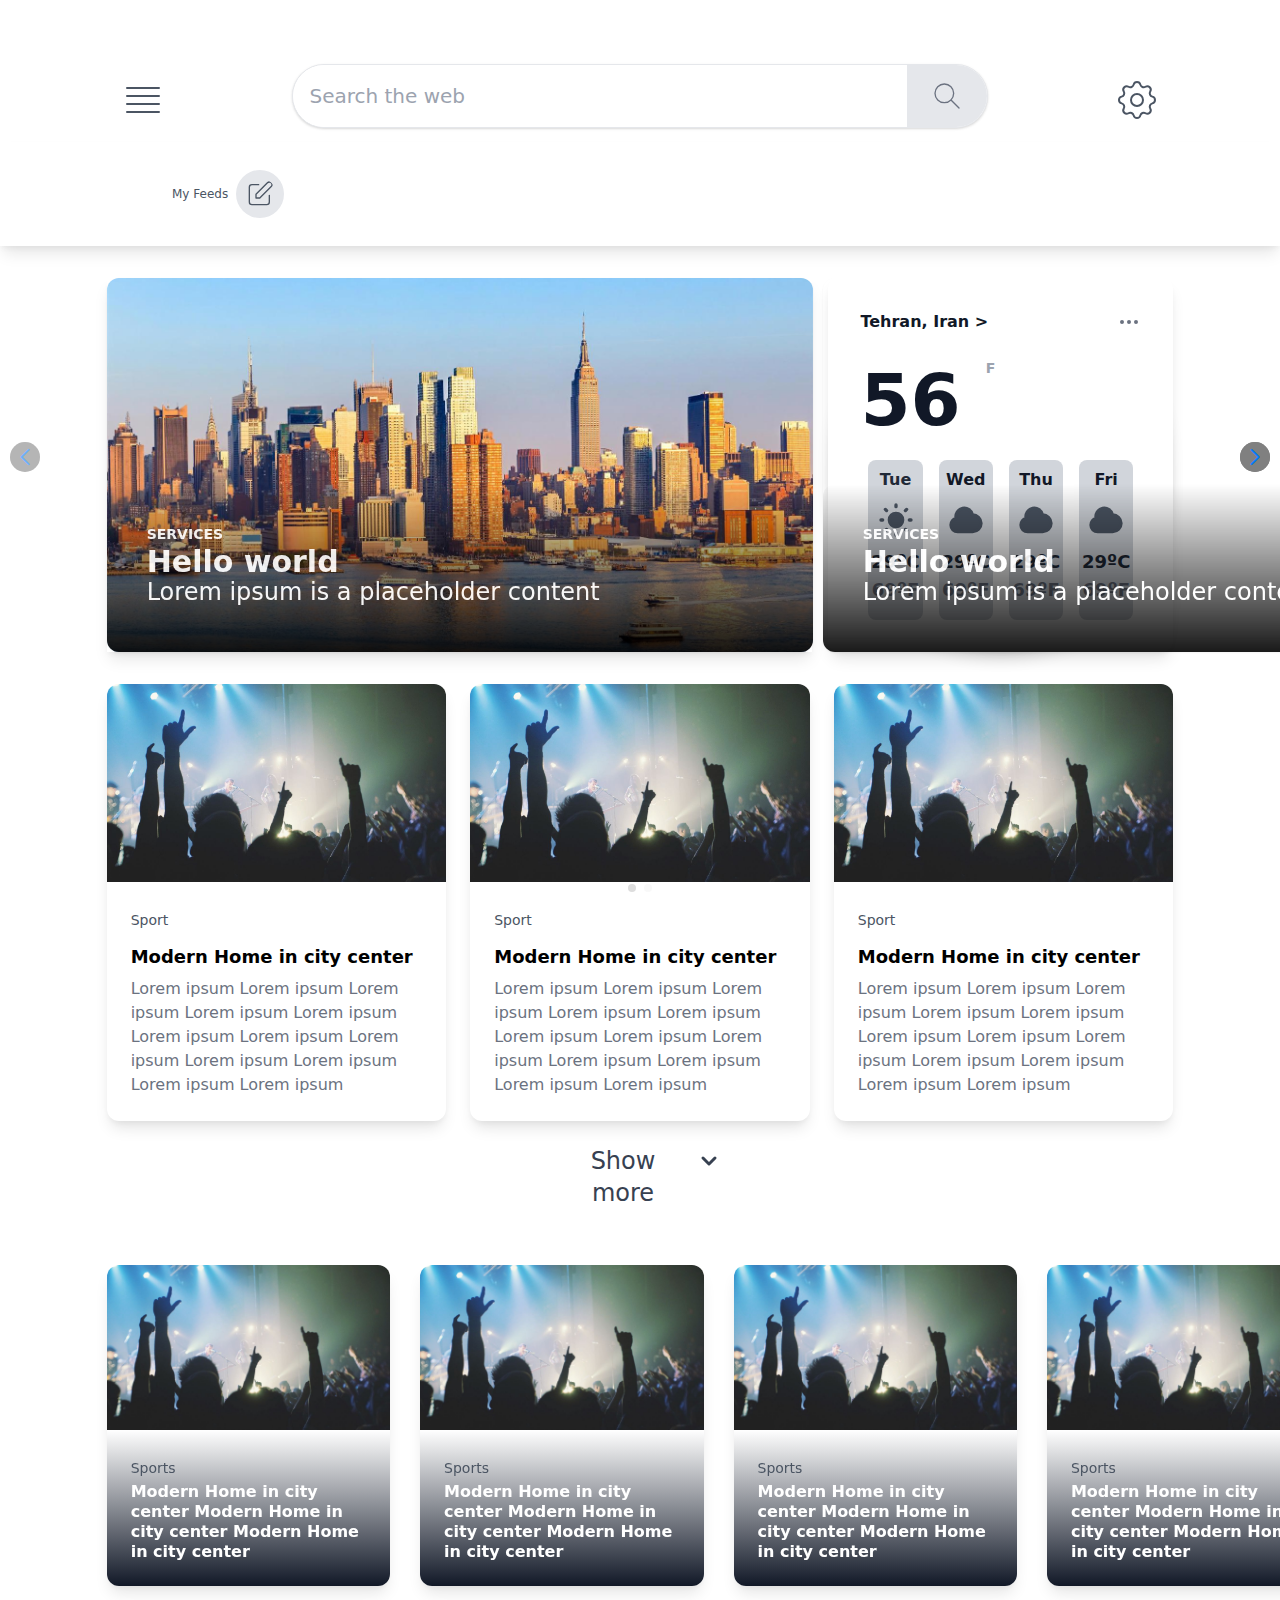
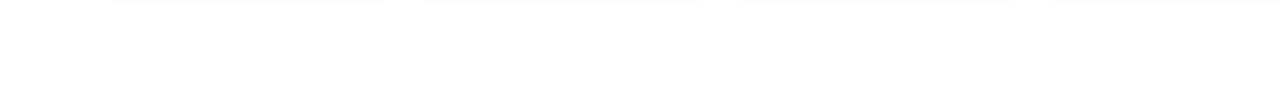
==== commit b1723893: "fix socials" ====
--- a/home.html
+++ b/home.html
@@ -176,13 +176,10 @@
               <div class="bg-cover bg-center  h-full text-white py-24 px-10 object-fill shadow-sm rounded-xl"
                 style="background-image: url(new.jpg)">
                 <div
-                  class="md:w-full absolute bottom-0 left-0  p-10 bg-gradient-to-t from-black via-gray-600 to-transparent opacity-90 rounded-xl">
+                  class="md:w-full absolute bottom-0 left-0  p-10 bg-gradient-to-t from-black via-gray-400 to-transparent opacity-90 rounded-xl">
                   <p class="font-bold text-sm uppercase">Services</p>
                   <p class="text-3xl font-bold">Hello world</p>
-                  <p class="text-2xl mb-10 leading-none">Carousel with TailwindCSS and jQuery</p>
-                  <a href="#"
-                    class="bg-purple-800 py-4 px-8 text-white font-bold uppercase text-xs rounded hover:bg-gray-200 hover:text-gray-800">Contact
-                    us</a>
+                  <p class="text-2xl mb-2 leading-none">Lorem ipsum is a placeholder content</p>                    
                 </div>
               </div>
             </div>
@@ -191,13 +188,10 @@
               <div class="bg-cover bg-center  h-full text-white py-24 px-10 object-fill shadow-sm rounded-xl"
                 style="background-image: url(https://images.unsplash.com/photo-1544427920-c49ccfb85579?ixlib=rb-1.2.1&ixid=eyJhcHBfaWQiOjEyMDd9&auto=format&fit=crop&w=1422&q=80)">
                 <div
-                  class="md:w-full absolute bottom-0 left-0  p-10 bg-gradient-to-t from-black via-gray-600 to-transparent opacity-90 rounded-xl">
+                  class="md:w-full absolute bottom-0 left-0  p-10 bg-gradient-to-t from-black via-gray-400 to-transparent opacity-90 rounded-xl">
                   <p class="font-bold text-sm uppercase">Services</p>
                   <p class="text-3xl font-bold">Hello world</p>
-                  <p class="text-2xl mb-10 leading-none">Carousel with TailwindCSS and jQuery</p>
-                  <a href="#"
-                    class="bg-purple-800 py-4 px-8 text-white font-bold uppercase text-xs rounded hover:bg-gray-200 hover:text-gray-800">Contact
-                    us</a>
+                  <p class="text-2xl mb-2 leading-none">Lorem ipsum is a placeholder content</p>                  
                 </div>
               </div>
             </div>
